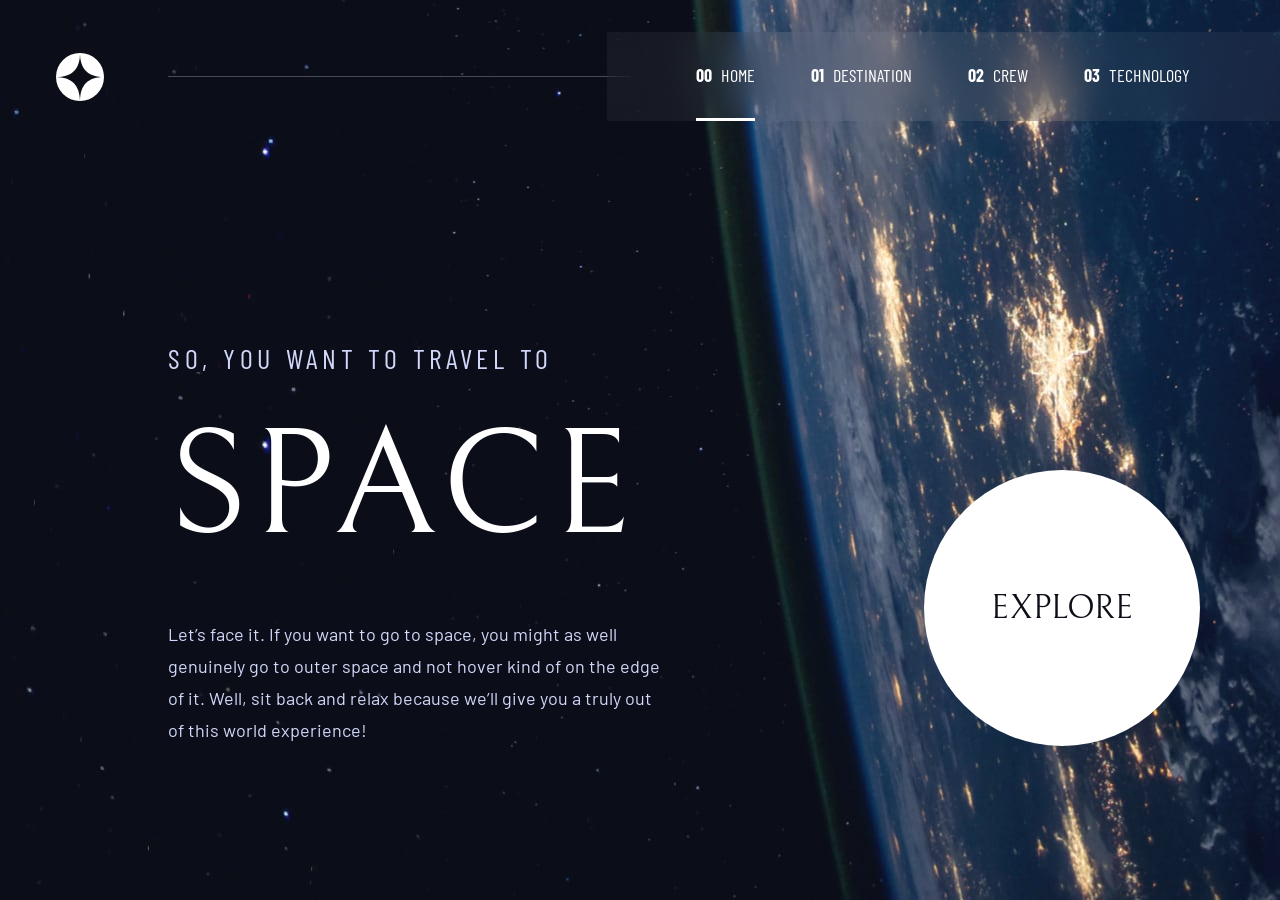
==== index.html @ abcb2a78 "Fixed grammar" ====
<!DOCTYPE html>
<html lang="en">
<head>
  <meta charset="UTF-8">
  <meta name="viewport" content="width=device-width, initial-scale=1.0">

  <link rel="icon" type="image/png" sizes="32x32" href="./assets/favicon-32x32.png">

  <link rel="preconnect" href="https://fonts.googleapis.com">
  <link rel="preconnect" href="https://fonts.gstatic.com" crossorigin>
  <link href="https://fonts.googleapis.com/css2?family=Barlow+Condensed:wght@400;700&family=Bellefair&family=Barlow:wght@400;700&display=swap"
      rel="stylesheet">
      <link rel="preconnect" href="https://fonts.googleapis.com">
<link rel="preconnect" href="https://fonts.gstatic.com" crossorigin>
<link href="https://fonts.googleapis.com/css2?family=Barlow:wght@300;400;600;700;800&family=Fasthand&display=swap" rel="stylesheet">
      
  <link rel="stylesheet" href="style1-General.css">
  <link rel="stylesheet" href="style2-UtilityClasses.css">
  <link rel="stylesheet" href="style3-PrimaryNavigation.css">
  <link rel="stylesheet" href="style4-Home.css">
  <link rel="stylesheet" href="style5-Destination.css">
  <link rel="stylesheet" href="style6-Crew.css">
  <link rel="stylesheet" href="style7-Technology.css">
  <link rel="stylesheet" href="style8-MediaQueries.css">

  <title>Frontend Mentor | Space tourism website</title>
  <script src="navigation.js" defer></script>
  <script src="tabs.js" defer></script>
</head>

<body class="home">
  <a class="skip-to-content" href="#main">Skip to content</a>
  <header class="primary-header flex">
    <div>
      <a href="index.html"><img src="./assets/shared/logo.svg" alt="space tourism logo" class="logo"></a>
    </div>
    <button class="mobile-nav-toggle" aria-controls="primary-navigation"><span class="sr-only" aria-expanded="false">Menu</span></button>
    <nav>
        <ul id="primary-navigation" data-visible="false" class="primary-navigation underline-indicators flex">
            <li class="active"><a class="ff-sans-cond uppercase text-white letter-spacing-2" href="index.html"><span aria-hidden="true">00</span>Home</a>
            <li><a class="ff-sans-cond uppercase text-white letter-spacing-2" href="destination.html"><span aria-hidden="true">01</span>Destination</a>
            <li><a class="ff-sans-cond uppercase text-white letter-spacing-2" href="crew.html"><span aria-hidden="true">02</span>Crew</a>
            <li><a class="ff-sans-cond uppercase text-white letter-spacing-2" href="technology.html"><span aria-hidden="true">03</span>Technology</a>
        </ul>
    </nav>
  </header>
  
  <main id="main" class="grid-container grid-container--home">
    <div>
      <h1 class="text-light fs-pageTitle ff-sans-cond uppercase">So, you want to travel to
      <span class="d-block fs-frontPageName ff-serif text-white name">Space</span></h1>
      
      <p class="fs-paragraph">Let’s face it. If you want to go to space, you might as well genuinely go to 
      outer space and not hover kind of on the edge of it. Well, sit back and relax 
      because we’ll give you a truly out of this world experience! </p>
    </div>
    <div class="round-link">
      <a href="destination.html" class="large-button uppercase ff-serif text-dark bg-white">Explore</a>
    </div>
  </main>


</body>
</html>
---- style1-General.css ----
/* TO DO: change name of large button, read.me, fix sidebar, give credit to scrimba, change logo when clicked */

:root {
    /* colors */
    --clr-dark: 230 35% 7%;
    --clr-light: 231 77% 90%;
    --clr-white: 0 0% 100%;

    /* font-sizes */
    --fs-frontPageName: 5rem;
    --fs-destinationNav: 0.875rem;
    --fs-planetName: 3.5rem;
    --fs-avgDistance: 0.875rem;
    --fs-km: 1.75rem;
    --fs-pageTitle: 1rem;
    --fs-terminology: 0.875rem;
    --fs-crewJob: 1rem;
    --fs-name: 1.5rem;
    --fs-paragraph: 0.9375rem;
    
    /* font-families */
    --ff-serif: "Bellefair", serif;
    --ff-sans-cond: "Barlow Condensed", sans-serif;
    --ff-sans-normal: "Barlow", sans-serif;

    /* letter spacing */
    --letter-spacing-1: 2.36px; 
    --letter-spacing-2: 2.7px; 
    --letter-spacing-3: 3.36px; 
    --letter-spacing-4: 4.72px; 
}


*,
*::before,
*::after {
    box-sizing: border-box;
}

body,
h1,
h2,
h3,
h4,
h5,
p,
figure,
picture {
    margin: 0; 
}

h1,
h2,
h3,
h4,
h5,
h6,
p {
    font-weight: 400;
}

body {
    background-size: cover;
    background-position: bottom center;
    font-family: var(--ff-sans-normal);
    font-size: var(--fs-400);
    color: hsl( var(--clr-light) );
    background-color: hsl( var(--clr-dark) );
    min-height: 100vh;
    display: grid;
    grid-template-rows: min-content 1fr;
    overflow-x: hidden;
}

img {
    max-width: 100%;
    display: block;
}

input,
button,
textarea,
select {
    font: inherit;
}


@media (prefers-reduced-motion: reduce) {  
  *,
  *::before,
  *::after {
    animation-duration: 0.01ms !important;
    animation-iteration-count: 1 !important;
    transition-duration: 0.01ms !important;
    scroll-behavior: auto !important;
  }
}
---- style2-UtilityClasses.css ----
.flex {
    display: flex;
    gap: var(--gap, 1rem);
}

.grid {
    display: grid;
    gap: var(--gap, 1rem);
}

.d-block {
    display: block;
}

.flow > *:where(:not(:first-child)) {
    margin-top: var(--flow-space, 1rem);
}

.flow--space-small {
    --flow-space: .75rem;
}

.sr-only {
  position: absolute; 
  width: 1px;
  height: 1px;
  padding: 0;
  margin: -1px; 
  overflow: hidden;
  clip: rect(0, 0, 0, 0);
  white-space: nowrap;
  border: 0;
}

.skip-to-content {
    position: absolute;
    z-index: 9999;
    background: hsl( var(--clr-white) );
    color: hsl( var(--clr-dark) ); 
    padding: .5em 1em;
    margin-inline: auto;
    transform: translateY(-100%);
    transition: transform 250ms ease-in;
}

.skip-to-content:focus {
    transform: translateY(0);
}

/* colors */
.bg-dark { background-color: hsl( var(--clr-dark) );}
.bg-accent { background-color: hsl( var(--clr-light) );}
.bg-white { background-color: hsl( var(--clr-white) );}

.text-dark { color: hsl( var(--clr-dark) );}
.text-light { color: hsl( var(--clr-light) );}
.text-white { color: hsl( var(--clr-white) );}


/* typography */
.ff-serif { font-family: var(--ff-serif); } 
.ff-sans-cond { font-family: var(--ff-sans-cond); } 
.ff-sans-normal { font-family: var(--ff-sans-normal); } 

.uppercase { text-transform: uppercase; }

.fs-frontPageName { font-size: var(--fs-frontPageName); }
.fs-destinationNav{ font-size: var(--fs-destinationNav); }
.fs-planetName{ font-size: var(--fs-planetName); }
.fs-avgDistance{ font-size: var(--fs-avgDistance); }
.fs-km{ font-size: var(--fs-km); }
.fs-pageTitle{ font-size: var(--fs-pageTitle); }
.fs-terminology{ font-size: var(--fs-terminology); }
.fs-crewJob{ font-size: var(--fs-crewJob); }
.fs-name{ font-size: var(--fs-name); }
.fs-paragraph{ font-size: var(--fs-paragraph); }

/* line height */
.fs-frontPageName,
.fs-destinationNav,
.fs-planetName,
.fs-avgDistance,
.fs-km,
.fs-pageTitle,
.fs-terminology,
.fs-crewJob,
.fs-names
 {
    line-height: 1.1;
}

.fs-paragraph {
    line-height: 1.6;
}

/* letter spacing */
.fs-destinationNav,
.fs-avgDistance,
.fs-terminology {
    letter-spacing: var(--letter-spacing-1);
}

.fs-pageTitle {
    letter-spacing: var(--letter-spacing-2);
}

/* numbered title */
.numbered-title {
    font-family: var(--ff-sans-cond);
    font-size: var(--fs-pageTitle);
    text-transform: uppercase;
    letter-spacing: 2.7px; 
}

.numbered-title span {
    margin-right: .5em;
    font-weight: 700;
    color: hsl( var(--clr-white) / .25);
}

.fs-frontPageName,
.fs-planetName,
.fs-name,
.fs-km {
    color: hsl( var(--clr-white))
}

article > p {
    width: 90%;
    margin-inline: auto;
}
---- style3-PrimaryNavigation.css ----
.logo {
    margin: 1.5rem clamp(1.5rem, 5vw, 3.5rem);
    cursor: pointer;
    border: 0;
    background: transparent;
}

.primary-header {
    justify-content: space-between;
    align-items: center;
}

.primary-navigation {
    --gap: clamp(1.5rem, 5vw, 3.5rem);
    --underline-gap: 2rem;
    list-style: none;
    padding: 0;
    margin: 0;
    background: hsl( var(--clr-white) / 0.05);
    backdrop-filter: blur(1.5rem);
}

.primary-navigation a {
    text-decoration: none;
}

.primary-navigation a > span {
    font-weight: 700;
    margin-right: .5em;
}

.mobile-nav-toggle {
    display: none;
}

.underline-indicators > * {
    cursor: pointer;
    padding: var(--underline-gap, .5rem) 0;
    border: 0;
    border-bottom: .2rem solid hsl( var(--clr-white) / 0 );
    background-color: transparent;
}

.underline-indicators > *:hover,
.underline-indicators > *:focus {
    border-color: hsl( var(--clr-white) / .5);
}

.underline-indicators > .active,
.underline-indicators > [aria-selected="true"] {
    color: hsl( var(--clr-white) / 1);
    border-color: hsl( var(--clr-white) / 1); 
}
---- style4-Home.css ----
.home {
    background-image: url(./assets/home/background-home-mobile.jpg);
}

.large-button {
    font-size: 1.3rem;
    position: relative;
    z-index: 1;
    display: inline-grid;
    place-items: center;
    padding: 0 2em;
    border-radius: 50%;
    aspect-ratio: 1;
    text-decoration: none;
}

.large-button::after {
    content: '';
    position: absolute;
    z-index: -1;
    width: 100%;
    height: 100%;
    background: hsl( var(--clr-white) / .1);
    border-radius: 50%;
    opacity: 0;
    transition: opacity 500ms linear, transform 750ms ease-in-out;
}
 
.large-button:hover::after,
.large-button:focus::after {
    opacity: 1;
    transform: scale(1.5);
}

/* .round-link {
    position: relative;
    bottom: 2%;
} */

.grid-container {
    text-align: center;
    display: grid;
    place-items: center;
    padding-inline: 1rem;
    padding-bottom: 7%;
}

.fs-frontPageName {
    margin-top: 2rem;
    margin-bottom: 2rem;
}

.grid-container--home p {
    margin-bottom: 5rem;
    width: 93%;
    margin-inline: auto;
}

.grid-container--home h1 {
    margin-top: 2rem;
}
---- style5-Destination.css ----
.destination {
    background-image: url(./assets/destination/background-destination-mobile.jpg);
}

.tab-list {
    --gap: 1rem;
    display: flex;
    justify-content: center;
}

.grid-container--destination {
    --flow-space: 2rem;
    grid-template-areas: 
        'title'
        'image'
        'tabs'
        'content';
}

.numbered-title {
    grid-area: title;
    color: hsl( var(--clr-white));
}

.grid-container--destination > picture {
    grid-area: image;
    max-width: 60%;
    align-self: start;
}

.grid-container--destination > .tab-list {
    grid-area: tabs;
}

.grid-container--destination > .destination-info {
    grid-area: content;
}

.destination-info h2 {
    color: hsl( var(--clr-white));
}

.destination-meta {
    flex-direction: column;
    border-top: 1px solid hsl( var(--clr-white) / .1);
    padding-top: 2.5rem;
    margin-top: 2.5rem;
    border-top: 1px solid hsl( var(--clr-white) / .25); 
}

.fs-km {
    margin-top: 1rem;
}
---- style6-Crew.css ----
.dot-indicators > * {
    cursor: pointer;
    border: 0;
    border-radius: 50%;
    padding: .55rem;
    background-color: hsl( var(--clr-white) / .25);
}
 
.dot-indicators > *:hover,
.dot-indicators > *:focus { 
    background-color: hsl( var(--clr-white) / .5);
}

.dot-indicators > [aria-selected="true"] {
    background-color: hsl( var(--clr-white) / 1); 
}

.grid-container--crew {
    --flow-space: 2rem;
    grid-template-areas: 
        'title'
        'image'
        'tabs'
        'content';
}

.grid-container--crew > picture {
    grid-area: image;
    max-width: 60%;
    border-bottom: 1px solid hsl( var(--clr-white) / .1);
}

.grid-container--crew > .dot-indicators {
    grid-area: tabs;
}

.grid-container--crew > .crew-details {
    grid-area: content;
}

.crew-details h2 {
    color: hsl( var(--clr-white) / .5);
}
---- style7-Technology.css ----
.technology {
    background-image: url(./assets/technology/background-technology-mobile.jpg);
}

.grid-container--technology {
    --flow-space: 2rem;
    padding-inline: 0;
    grid-template-areas: 
        'title'
        'image'
        'tabs'
        'content';
}

.grid-container--technology > picture {
    grid-area: image;
    border-bottom: 1px solid hsl( var(--clr-white) / .1);
    /* fix right/left side gaps */
    margin-inline: -0.5rem;
}

.grid-container--technology > .number-indicators {
    grid-area: tabs;
}

.grid-container--technology > .technology-details {
    grid-area: content;
    padding-inline: 1rem;
}

.number-indicators > * {
    cursor: pointer;
    font-size: 1.3rem;
    width: 2.5rem;
    height: 2.5rem;
    background: transparent;
    border: 1.4px solid hsl( var(--clr-white) / .25);
    border-radius: 50%;
    padding: 1em;
    color: hsl(var(--clr-white));
    display: flex;
    justify-content: center;
    align-items: center;
    margin-bottom: 1rem;
}

.number-indicators > *:hover,
.number-indicators > *:focus { 
    background-color: hsl( var(--clr-white) / .5);
}

.number-indicators > [aria-selected="true"] {
    color: hsl( var(--clr-dark) );
    background-color: hsl( var(--clr-white) / 1); 
    
}
---- style8-MediaQueries.css ----
@media (max-width: 560px) {
    .primary-navigation {
        --underline-gap: .5rem;
        position: fixed;
        z-index: 1000;
        inset: 0 0 0 30%;
        list-style: none;
        padding: min(20rem, 15vh) 2rem;
        margin: 0;
        flex-direction: column;
        transform: translateX(100%);
        transition: transform 500ms ease-in-out;
    }
    
    .primary-navigation[data-visible="true"] {
        transform: translateX(0);
    }
    
    .primary-navigation.underline-indicators > .active {
       border: 0;
    }
    
    .mobile-nav-toggle {
        display: block;
        position: absolute;
        z-index: 2000;
        right: 1rem;
        top: 2rem;
        background: transparent;
        background-image: url(./assets/shared/icon-hamburger.svg);
        background-repeat: no-repeat;
        background-position: center;
        width: 1.5rem;
        aspect-ratio: 1;
        border: 0;
    }
    
    .mobile-nav-toggle[aria-expanded="true"] {
        background-image: url(./assets/shared/icon-close.svg);
    }
    
    .mobile-nav-toggle:focus-visible {
        outline: 5px solid white;
        outline-offset: 5px;
    }
    
}


@media (min-width: 560px) and (max-width: 850px) {
    .primary-navigation a > span {
        display: none;
    }
}

/************************************ 450px ***********************************/
@media (min-width: 450px) {
    .grid-container--home p {
        width: 80%;
    }
}

/************************************ 500px ***********************************/
@media (min-width: 500px) {
    article > p {
        width: 70%;
    }

    .large-button {
        font-size: 1.7rem;
    }

    .grid-container--home p {
        width: 70%;
    }

}


/************************************ 560px ***********************************/
@media (min-width: 560px) {
    :root {
        --fs-frontPageName: 9.375rem;
        --fs-destinationNav: 1rem;
        --fs-planetName: 5rem;
        --fs-avgDistance: 0.875rem;
        --fs-km: 1.75rem;
        --fs-pageTitle: 1.25rem;
        --fs-terminology: 1rem;
        --fs-crewJob: 1.5rem;
        --fs-name: 2.5rem;
        --fs-paragraph: 1rem;
    }

    .fs-paragraph {
        line-height: 1.75;
    }

    .fs-destinationNav,
    .fs-terminology {
        letter-spacing: var(--letter-spacing-2);
    }

    .fs-pageTitle {
        letter-spacing: var(--letter-spacing-3);
    }

    .grid-container {
        padding-inline: 0;
    }

    .primary-navigation {
        padding-inline: clamp(3rem, 7vw, 7rem);
    }

    .numbered-title {
        /* same as logo margin */
        margin-inline: clamp(1.5rem, 5vw, 3.5rem);
        justify-self: start;
        margin-top: 2rem;
    }

    .home {
        background-position: center center;
        background-image: url(./assets/home/background-home-tablet.jpg);
    }

    .grid-container--home div {
        margin-top: 4rem;
    }

    .grid-container--home p {
        width: 70%;
        margin-inline: auto;
    }

    .large-button {
        font-size: 2rem;
        margin-top: 0;
    }

    .destination {
        background-position: center center;
        background-image: url(./assets/destination/background-destination-tablet.jpg);
    }

    .grid-container--destination .tab-list {
        margin-inline: auto;
    }

    .tab-list {
        --gap: 2.5rem;
    }

    .grid-container--destination .destination-info {
        margin-inline: auto;
    }

    .destination-info > p {
        width: 65%;
    }

    .destination-meta {
        flex-direction: row;
        justify-content: space-evenly;
        margin-inline: 12.5%;
    }

    .destination-meta > div {
        width: 60%;
    }

    .destination-meta > p {
        width: 100%;
    }

    .grid-container--destination > picture {
        margin-top: 3rem;
        width: 42%;
    }

    /************************* CREW **************************/
    .crew {
        background-position: center center;
        background-image: url(./assets/crew/background-crew-tablet.jpg);
    }
    
    .grid-container--crew {
        padding-bottom: 0;
        grid-template-areas: 
            'title'
            'content'
            'tabs'
            'image';
    }

    .crew-details h2 {
        margin-top: 2rem;
    }

    .crew-details > p {
        margin-inline: auto;
        width: 60%;
    }

    .dot-indicators {
        margin-top: 3rem;
    }

    /************************* TECHNOLOGY **************************/

    .grid-container--technology > .number-indicators {
        display: flex;
    }

    .number-indicators > * {
        font-size: 1.4rem;
        width: 3.75rem;
        height: 3.75rem;
        padding: 1.4rem;
    }

    .grid-container--technology img {
        width: 100%;
    }

}


/************************************ 700px ***********************************/
@media (min-width: 700px) {
    .fs-paragraph {
        line-height: 1.75;
    }

    .grid-container--home > p {
        width: 58%;
    }

    .technology-details > p {
        width: 60%;
    }
}


/************************************ 750px ***********************************/
@media (min-width: 750px) {
    .grid-container--technology img {
        width: 90%;
        margin-inline: auto;
    }
}


/************************************ 800px ***********************************/
@media (min-width: 800px) {
    .destination-info > p {
        width: 65%;
    }
}


/************************************ 950px ************************************/
@media (min-width: 950px) {
    :root {
        --fs-frontPageName: 9.375rem;
        --fs-destinationNav: 1rem;
        --fs-planetName: 6.25rem;
        --fs-avgDistance: 0.875rem;
        --fs-km: 1.75rem;
        --fs-pageTitle: 1.75rem;
        --fs-terminology: 1rem;
        --fs-crewJob: 2rem;
        --fs-name: 3.5rem;
        --fs-paragraph: 1.125rem;
    }

    .fs-paragraph {
        line-height: 1.77;
    }

    .fs-pageTitle {
        letter-spacing: var(--letter-spacing-4);
    }

    .primary-navigation {
        margin-block: 2rem;
    }

    .home {
        background-image: url(./assets/home/background-home-desktop.jpg);
    }

    .destination {
        background-image: url(./assets/destination/background-destination-desktop.jpg);
    }

    .crew {
        background-image: url(./assets/crew/background-crew-desktop.jpg);
    }

    .technology {
        background-image: url(./assets/technology/background-technology-desktop.jpg);
    }

    .grid-container {
        text-align: left;
        column-gap: var(--container-gap, 2rem);
    }
    
    .grid-container--home {
        grid-template-columns: minmax(0, 34rem) minmax(0, 34rem);
        max-height: 100%;
        align-items: end;
        margin-bottom: 4rem;
        /* same as logo margin */
        margin-inline: clamp(1.5rem, 5vw, 3.5rem); 
    }

    .grid-container--home > *:first-child {
        grid-column: 1;
    }

    .grid-container--home > *:last-child {
        grid-column: 2;
        justify-self: end;
    }

    .grid-container--home .name {
        font-size: 8rem;
    }

    .grid-container--home p {
        margin-top: 3rem;
        margin-bottom: 0;
        margin-inline: 0;
        width: 100%;
    }

    .large-button {
        justify-self:center;
        align-self: center;
        font-size: 2.1rem;
        bottom: 0; 
    }
    
    .grid-container--destination {
        grid-template-columns: 1fr 1rem 1fr;
        justify-items: start;
        grid-template-areas: 
            'title title title'
            'image . tabs'
            'image . content';
        /* same as logo margin */
        margin-inline: clamp(1.5rem, 5vw, 3.5rem); 
    }

    .numbered-title {
        justify-self: start;
        align-self: start;
        margin-inline: 0;
        margin-top: 3rem;
        width: 100%;
    }

    .grid-container--destination > picture {
        min-width: 100%;
        align-self: center;
        justify-self: center;
        margin: 0;
    }

    .grid-container--destination > .tab-list {
        margin-left: 0;
    }

    .destination-info {
        margin-left: 7rem;
        margin-bottom: 3rem
    }

    .destination-info p {
        margin-inline: 0;
        width: 95%;
    }

    .destination-meta {
        --gap: min(6vw, 6rem);
        justify-content: start;
        margin-inline: 0;
    }

    .grid-container--crew {
        grid-template-columns: 1.2fr 1fr;
        grid-template-rows: 1fr 1.75fr 0.75fr;
        justify-items: start;
        grid-template-areas: 
            'title . image'
            'content . image '
            'tabs . image';
        /* same as logo margin */
        margin-inline: clamp(1.5rem, 5vw, 3.5rem); 
    }

    .crew-details {
        align-self: start;
        margin-top: 0;
    }

    .crew-details .name,
    .crew-details p {
        margin-inline: 0;
    }

    .crew-details .name {
        width: 100%;
    }

    .crew-details > p {
        width: 26rem;
    }

    #pilot-tab > p {
        width: 28rem;
    }

    .grid-container--crew > picture {
        align-self: end; 
        max-width: 100%;
    }

    .dot-indicators {
        margin-top: 5%;
        margin-bottom: 5%;
        align-self: start;
    }

    .grid-container--technology {
        grid-template-columns:  4rem 1fr 1fr 0.3fr;
        align-items: start;
        grid-template-areas: 
            'title title title'
            'tabs content image'
            'tabs content image';
        /* same as logo margin */
        margin-left: clamp(1.5rem, 5vw, 3.5rem)
    }

    .grid-container--technology > .number-indicators {
        display: flex;
        flex-direction: column;
        justify-self: left;
        margin-top: 10rem;
        margin-bottom: 1rem;
    }

    .grid-container--technology > .technology-details {
        margin-top: 10rem;
        padding-inline: 0;
    }    

    .technology-details > p {
        width: 100%;
        margin-inline: 0;
        --flow-space: 2rem;
    }
    
    .grid-container--technology > picture {
        grid-column: span 2;
        align-self: center; 
        margin-bottom: 2rem;
        margin-inline: 0;
        justify-self: end;
    }

    .grid-container--technology img {
        width: 100%;
    }
}

/********************************************** 1250px *******************************/
@media (min-width: 1250px) {
    :root {
        --fs-800: 6.25rem;
        --fs-700: 3.5rem;
        --fs-600: 2rem;
        --fs-500: 1.75rem;
        --fs-400: 1.125rem;
    }

    .primary-header::after {
        content: '';
        display: flex;
        align-items: center;
        position: relative;
        margin-left: 2.5rem;
        height: 1px;
        width: 100%;
        margin-right: -2.5rem;
        background: hsl( var(--clr-white) / .25);
        order: 1;
    }

    nav {
        order: 2;
    }

    .grid-container--home > *:first-child {
        grid-column: 1;
    }

    .grid-container--home > *:last-child {
        grid-column: 2;
        justify-self: end;
    }

    .grid-container--home {
        grid-template-columns: minmax(0, 1fr) minmax(0, 1fr);
        max-height: 100%;
        align-items: end;
        margin-bottom: 4rem;
        /* left margin based on logo and horizontal line margins */
        margin-left: clamp(8.5rem, 7vw + 7rem, 10.5rem);
        margin-right: 5rem;
    }

    .grid-container--home .name {
        font-size: 9.375rem;
    }

    .grid-container--destination {
        grid-template-columns: minmax(0, 1fr) 1 rem minmax(0, 1fr);
        max-height: 100%;
        align-items: end;
        margin-bottom: 4rem;
        /* left margin based on logo and horizontal line margins */
        margin-left: clamp(8.5rem, 7vw + 7rem, 10.5rem);
        margin-right: 5rem;
    }

    .grid-container--destination img {
        margin-inline: auto;
    }

    .destination-info > p {
        width: 91%;
    }

    .destination-meta {
        margin-right: 10%;
        --gap: 2.5;
    }

    .grid-container--crew {
        grid-template-columns: 1.1fr 0.15fr 1fr;
        margin-left: clamp(8.5rem, 7vw + 7rem, 10.5rem);
        margin-right: 1.5rem;
    }

    #pilot-image,
    #crew-image,
    #mission-image,
    #commander-image {
        grid-column: auto / span 2;
        width: 80%;
        justify-self: center;
    }

    .grid-container--technology {
        grid-template-columns:  5rem 1.6fr 1fr 0.3fr;
        /* left margin based on logo and horizontal line margins */
        margin-left: clamp(8.5rem, 7vw + 7rem, 10.5rem);
    }

    .number-indicators > * {
        font-size: 2rem;
        width: 5rem;
        height: 5rem;
        padding: 1.5rem;
    }

    .technology-details > p {
        width: 85%;
    }

}


/********************************************** 1300px *******************************/
@media (min-width: 1300px) {
    .grid-container--home {
        margin-right: 6.5rem;
    }

    .grid-container--technology {
        grid-template-columns: 8rem 1.6fr 1fr 0.3fr;
    }
}


/********************************************** 1350px *******************************/
@media (min-width: 1350px) {
    .grid-container--home {
        margin-left: clamp(8.5rem, 7vw + 7rem, 10.5rem);
        margin-right: clamp(8rem, 7vw + 6.5rem, 10rem);
    }

    .grid-container--crew {
        grid-template-columns: 1fr 0.15fr 1fr;
        margin-left: clamp(8.5rem, 7vw + 7rem, 10.5rem);
        margin-right: 2.3rem;
    }

    .crew-details .fs-name {
        width: 100%;
    }

    #pilot-image,
    #crew-tab,
    #mission-tab,
    #commander-tab,
    #crew-image
    {
        grid-column: auto / span 2;
    }

    #pilot-image,
    #crew-image,
    #mission-image,
    #commnader-image 
    {
        width: 100%;
        justify-self: start;
    } 

    .technology-details > p {
        width: 85%;
    }
}


/********************************************** 1440px *******************************/
@media (min-width: 1440px) {
    body {
      max-width: 1440px;
      max-height: 900px;
      margin: 0 auto;
    }
  
    nav {
      max-width: 1440px;
      margin: 0 auto;
    }
}
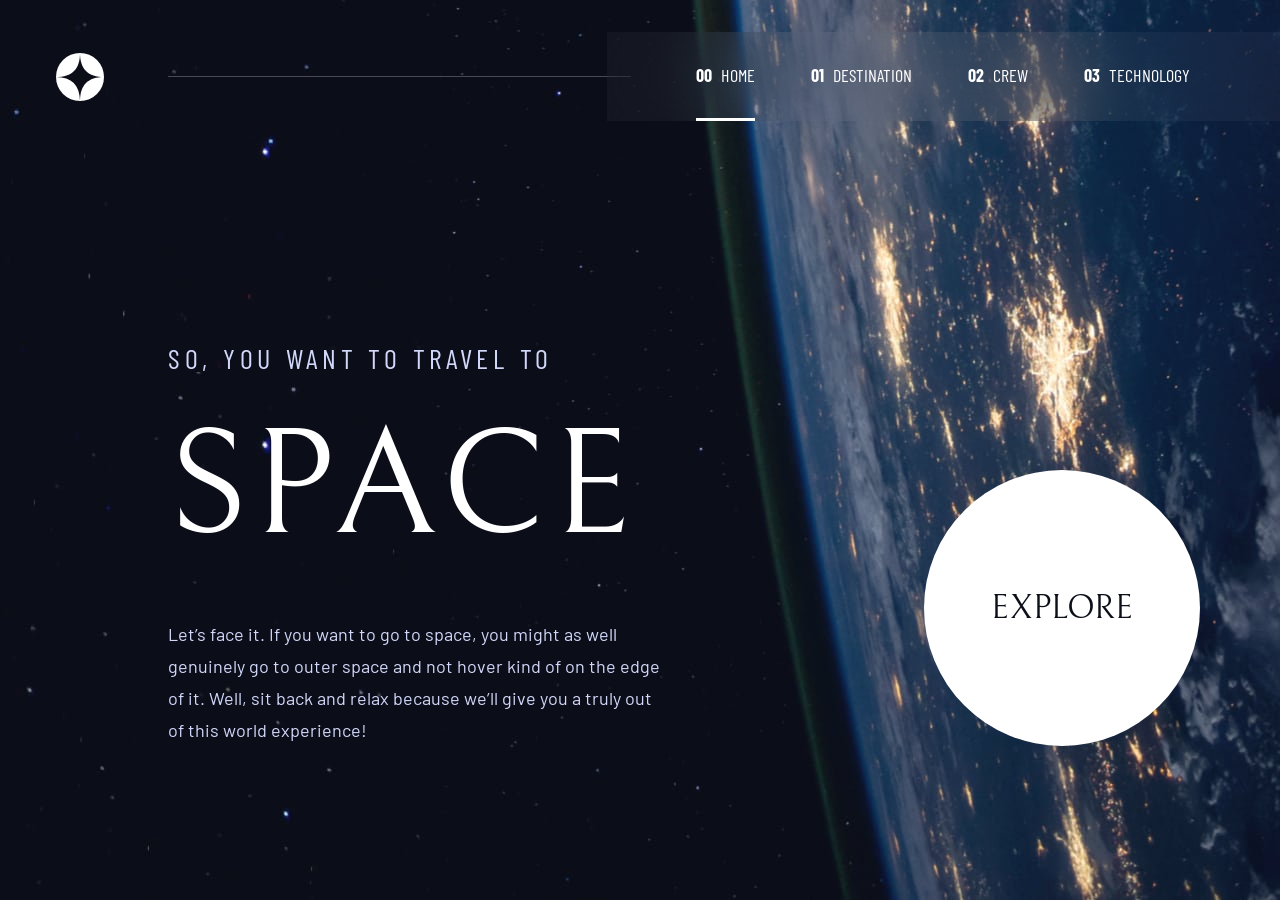
==== commit 2b25ae3c: "Clean code" ====
--- a/index.html
+++ b/index.html
@@ -36,7 +36,7 @@
     </div>
     <button class="mobile-nav-toggle" aria-controls="primary-navigation"><span class="sr-only" aria-expanded="false">Menu</span></button>
     <nav>
-        <ul id="primary-navigation" data-visible="false" class="primary-navigation underline-indicators flex">
+        <ul id="primary-navigation" data-visible="false" class="primary-navigation menu-links flex">
             <li class="active"><a class="ff-sans-cond uppercase text-white letter-spacing-2" href="index.html"><span aria-hidden="true">00</span>Home</a>
             <li><a class="ff-sans-cond uppercase text-white letter-spacing-2" href="destination.html"><span aria-hidden="true">01</span>Destination</a>
             <li><a class="ff-sans-cond uppercase text-white letter-spacing-2" href="crew.html"><span aria-hidden="true">02</span>Crew</a>
@@ -54,8 +54,8 @@
       outer space and not hover kind of on the edge of it. Well, sit back and relax 
       because we’ll give you a truly out of this world experience! </p>
     </div>
-    <div class="round-link">
-      <a href="destination.html" class="large-button uppercase ff-serif text-dark bg-white">Explore</a>
+    <div>
+      <a href="destination.html" class="round-anchor uppercase ff-serif text-dark bg-white">Explore</a>
     </div>
   </main>
 
--- a/style1-General.css
+++ b/style1-General.css
@@ -1,4 +1,4 @@
-/* TO DO: change name of large button, read.me, fix sidebar, give credit to scrimba, change logo when clicked */
+/* TO DO:  read.me,  give credit to scrimba */
 
 :root {
     /* colors */
@@ -30,7 +30,6 @@
     --letter-spacing-4: 4.72px; 
 }
 
-
 *,
 *::before,
 *::after {
@@ -52,9 +51,6 @@
 h1,
 h2,
 h3,
-h4,
-h5,
-h6,
 p {
     font-weight: 400;
 }
--- a/style3-PrimaryNavigation.css
+++ b/style3-PrimaryNavigation.css
@@ -4,6 +4,11 @@
     cursor: pointer;
     border: 0;
     background: transparent;
+}
+
+.logo:hover,
+.logo:focus {
+    transform: scale(1.3);
 }
 
 .primary-header {
@@ -17,8 +22,14 @@
     list-style: none;
     padding: 0;
     margin: 0;
-    background: hsl( var(--clr-white) / 0.05);
-    backdrop-filter: blur(1.5rem);
+    background: hsl( var(--clr-dark) / 0.95);
+}
+
+@supports (backdrop-filter: blur(2.5rem)) {
+    .primary-navigation {
+        background: hsl( var(--clr-white) / 0.04);
+        backdrop-filter: blur(2.5rem);
+    }
 }
 
 .primary-navigation a {
@@ -34,7 +45,7 @@
     display: none;
 }
 
-.underline-indicators > * {
+.menu-links > * {
     cursor: pointer;
     padding: var(--underline-gap, .5rem) 0;
     border: 0;
@@ -42,13 +53,13 @@
     background-color: transparent;
 }
 
-.underline-indicators > *:hover,
-.underline-indicators > *:focus {
+.menu-links > *:hover,
+.menu-links > *:focus {
     border-color: hsl( var(--clr-white) / .5);
 }
 
-.underline-indicators > .active,
-.underline-indicators > [aria-selected="true"] {
+.menu-links > .active,
+.menu-links > [aria-selected="true"] {
     color: hsl( var(--clr-white) / 1);
     border-color: hsl( var(--clr-white) / 1); 
 }
--- a/style4-Home.css
+++ b/style4-Home.css
@@ -3,7 +3,7 @@
     background-image: url(./assets/home/background-home-mobile.jpg);
 }
 
-.large-button {
+.round-anchor {
     font-size: 1.3rem;
     position: relative;
     z-index: 1;
@@ -15,7 +15,7 @@
     text-decoration: none;
 }
 
-.large-button::after {
+.round-anchor::after {
     content: '';
     position: absolute;
     z-index: -1;
@@ -27,16 +27,11 @@
     transition: opacity 500ms linear, transform 750ms ease-in-out;
 }
  
-.large-button:hover::after,
-.large-button:focus::after {
+.round-anchor:hover::after,
+.round-anchor:focus::after {
     opacity: 1;
     transform: scale(1.5);
 }
-
-/* .round-link {
-    position: relative;
-    bottom: 2%;
-} */
 
 .grid-container {
     text-align: center;
--- a/style6-Crew.css
+++ b/style6-Crew.css
@@ -1,5 +1,5 @@
 
-.dot-indicators > * {
+.dot-links > * {
     cursor: pointer;
     border: 0;
     border-radius: 50%;
@@ -7,12 +7,12 @@
     background-color: hsl( var(--clr-white) / .25);
 }
  
-.dot-indicators > *:hover,
-.dot-indicators > *:focus { 
+.dot-links > *:hover,
+.dot-links > *:focus { 
     background-color: hsl( var(--clr-white) / .5);
 }
 
-.dot-indicators > [aria-selected="true"] {
+.dot-links > [aria-selected="true"] {
     background-color: hsl( var(--clr-white) / 1); 
 }
 
@@ -31,7 +31,7 @@
     border-bottom: 1px solid hsl( var(--clr-white) / .1);
 }
 
-.grid-container--crew > .dot-indicators {
+.grid-container--crew > .dot-links {
     grid-area: tabs;
 }
 
--- a/style7-Technology.css
+++ b/style7-Technology.css
@@ -21,7 +21,7 @@
     margin-inline: -0.5rem;
 }
 
-.grid-container--technology > .number-indicators {
+.grid-container--technology > .number-links {
     grid-area: tabs;
 }
 
@@ -30,7 +30,7 @@
     padding-inline: 1rem;
 }
 
-.number-indicators > * {
+.number-links > * {
     cursor: pointer;
     font-size: 1.3rem;
     width: 2.5rem;
@@ -46,12 +46,12 @@
     margin-bottom: 1rem;
 }
 
-.number-indicators > *:hover,
-.number-indicators > *:focus { 
+.number-links > *:hover,
+.number-links > *:focus { 
     background-color: hsl( var(--clr-white) / .5);
 }
 
-.number-indicators > [aria-selected="true"] {
+.number-links > [aria-selected="true"] {
     color: hsl( var(--clr-dark) );
     background-color: hsl( var(--clr-white) / 1); 
     
--- a/style8-MediaQueries.css
+++ b/style8-MediaQueries.css
@@ -1,4 +1,3 @@
-
 @media (max-width: 560px) {
     .primary-navigation {
         --underline-gap: .5rem;
@@ -17,7 +16,7 @@
         transform: translateX(0);
     }
     
-    .primary-navigation.underline-indicators > .active {
+    .primary-navigation.menu-links > .active {
        border: 0;
     }
     
@@ -25,7 +24,8 @@
         display: block;
         position: absolute;
         z-index: 2000;
-        right: 1rem;
+        /* same as logo left margin */
+        right: clamp(1.5rem, 5vw, 3.5rem);
         top: 2rem;
         background: transparent;
         background-image: url(./assets/shared/icon-hamburger.svg);
@@ -44,7 +44,6 @@
         outline: 5px solid white;
         outline-offset: 5px;
     }
-    
 }
 
 
@@ -67,7 +66,7 @@
         width: 70%;
     }
 
-    .large-button {
+    .round-anchor {
         font-size: 1.7rem;
     }
 
@@ -135,7 +134,7 @@
         margin-inline: auto;
     }
 
-    .large-button {
+    .round-anchor {
         font-size: 2rem;
         margin-top: 0;
     }
@@ -204,17 +203,17 @@
         width: 60%;
     }
 
-    .dot-indicators {
+    .dot-links {
         margin-top: 3rem;
     }
 
     /************************* TECHNOLOGY **************************/
 
-    .grid-container--technology > .number-indicators {
+    .grid-container--technology > .number-links {
         display: flex;
     }
 
-    .number-indicators > * {
+    .number-links > * {
         font-size: 1.4rem;
         width: 3.75rem;
         height: 3.75rem;
@@ -338,7 +337,7 @@
         width: 100%;
     }
 
-    .large-button {
+    .round-anchor {
         justify-self:center;
         align-self: center;
         font-size: 2.1rem;
@@ -430,7 +429,7 @@
         max-width: 100%;
     }
 
-    .dot-indicators {
+    .dot-links {
         margin-top: 5%;
         margin-bottom: 5%;
         align-self: start;
@@ -447,16 +446,16 @@
         margin-left: clamp(1.5rem, 5vw, 3.5rem)
     }
 
-    .grid-container--technology > .number-indicators {
+    .grid-container--technology > .number-links {
         display: flex;
         flex-direction: column;
         justify-self: left;
-        margin-top: 10rem;
+        margin-top: 6rem;
         margin-bottom: 1rem;
     }
 
     .grid-container--technology > .technology-details {
-        margin-top: 10rem;
+        margin-top: 6rem;
         padding-inline: 0;
     }    
 
@@ -478,6 +477,15 @@
         width: 100%;
     }
 }
+
+/********************************************** 1100px *******************************/
+@media (min-width: 1100px) {
+    .grid-container--technology > .number-links,
+    .grid-container--technology > .technology-details {
+        margin-top: 10rem;
+    }
+}
+
 
 /********************************************** 1250px *******************************/
 @media (min-width: 1250px) {
@@ -573,7 +581,7 @@
         margin-left: clamp(8.5rem, 7vw + 7rem, 10.5rem);
     }
 
-    .number-indicators > * {
+    .number-links > * {
         font-size: 2rem;
         width: 5rem;
         height: 5rem;
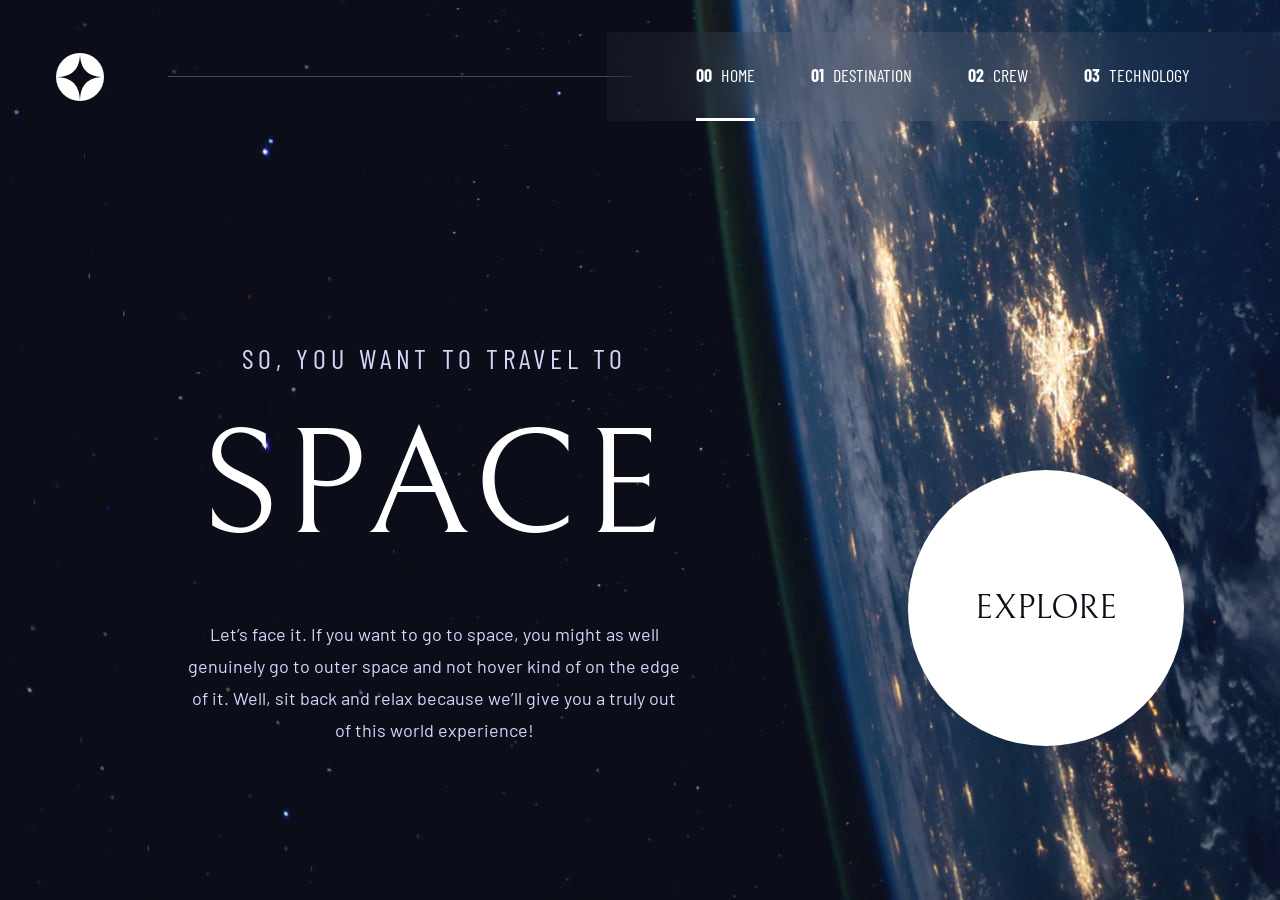
==== commit 7abcf288: "Clean code" ====
--- a/index.html
+++ b/index.html
@@ -21,7 +21,7 @@
   <link rel="stylesheet" href="style5-Destination.css">
   <link rel="stylesheet" href="style6-Crew.css">
   <link rel="stylesheet" href="style7-Technology.css">
-  <link rel="stylesheet" href="style8-MediaQueries.css">
+  <!-- <link rel="stylesheet" href="style8-MediaQueries.css"> -->
 
   <title>Frontend Mentor | Space tourism website</title>
   <script src="navigation.js" defer></script>
@@ -48,7 +48,7 @@
   <main id="main" class="grid-container grid-container--home">
     <div>
       <h1 class="text-light fs-pageTitle ff-sans-cond uppercase">So, you want to travel to
-      <span class="d-block fs-frontPageName ff-serif text-white name">Space</span></h1>
+      <span class="d-block fs-frontPageName ff-serif text-white">Space</span></h1>
       
       <p class="fs-paragraph">Let’s face it. If you want to go to space, you might as well genuinely go to 
       outer space and not hover kind of on the edge of it. Well, sit back and relax 
--- a/style1-General.css
+++ b/style1-General.css
@@ -93,3 +93,72 @@
 }
 
 
+/************************************ 500px ***********************************/
+@media (min-width: 500px) {
+    article > p {
+        width: 70%;
+    }
+}
+
+
+/************************************ 560px ***********************************/
+@media (min-width: 560px) {
+    :root {
+        --fs-frontPageName: 9.375rem;
+        --fs-destinationNav: 1rem;
+        --fs-planetName: 5rem;
+        --fs-avgDistance: 0.875rem;
+        --fs-km: 1.75rem;
+        --fs-pageTitle: 1.25rem;
+        --fs-terminology: 1rem;
+        --fs-crewJob: 1.5rem;
+        --fs-name: 2.5rem;
+        --fs-paragraph: 1rem;
+    }
+}
+
+
+/************************************ 950px ************************************/
+@media (min-width: 950px) {
+    :root {
+        --fs-frontPageName: 9.375rem;
+        --fs-destinationNav: 1rem;
+        --fs-planetName: 6.25rem;
+        --fs-avgDistance: 0.875rem;
+        --fs-km: 1.75rem;
+        --fs-pageTitle: 1.75rem;
+        --fs-terminology: 1rem;
+        --fs-crewJob: 2rem;
+        --fs-name: 3.5rem;
+        --fs-paragraph: 1.125rem;
+    }
+}
+
+
+/********************************************** 1250px *******************************/
+@media (min-width: 1250px) {
+    :root {
+        --fs-800: 6.25rem;
+        --fs-700: 3.5rem;
+        --fs-600: 2rem;
+        --fs-500: 1.75rem;
+        --fs-400: 1.125rem;
+    }
+}
+
+
+/********************************************** 1440px *******************************/
+@media (min-width: 1440px) {
+    body {
+      max-width: 1440px;
+      max-height: 900px;
+      margin: 0 auto;
+    }
+  
+    nav {
+      max-width: 1440px;
+      margin: 0 auto;
+    }
+} 
+
+
--- a/style2-UtilityClasses.css
+++ b/style2-UtilityClasses.css
@@ -133,3 +133,71 @@
 }
 
 
+/************************************ 500px ***********************************/
+@media (min-width: 500px) {
+    article > p {
+        width: 70%;
+    }
+}
+
+
+/************************************ 560px ***********************************/
+@media (min-width: 560px) {
+    .fs-paragraph {
+        line-height: 1.75;
+    }
+
+    .fs-destinationNav,
+    .fs-terminology {
+        letter-spacing: var(--letter-spacing-2);
+    }
+
+    .fs-pageTitle {
+        letter-spacing: var(--letter-spacing-3);
+    }
+
+    .grid-container {
+        padding-inline: 0;
+    }
+
+    .numbered-title {
+        /* same as logo margin */
+        margin-inline: clamp(1.5rem, 5vw, 3.5rem);
+        justify-self: start;
+        margin-top: 2rem;
+    }
+}
+
+
+/************************************ 700px ***********************************/
+@media (min-width: 700px) {
+    .fs-paragraph {
+        line-height: 1.75;
+    }
+}
+
+
+/************************************ 950px ************************************/
+@media (min-width: 950px) {
+    .fs-paragraph {
+        line-height: 1.77;
+    }
+
+    .fs-pageTitle {
+        letter-spacing: var(--letter-spacing-4);
+    }
+
+    .numbered-title {
+        justify-self: start;
+        align-self: start;
+        margin-inline: 0;
+        margin-top: 3rem;
+        width: 100%;
+    }
+}
+
+
+
+
+
+
--- a/style3-PrimaryNavigation.css
+++ b/style3-PrimaryNavigation.css
@@ -65,5 +65,98 @@
 }
 
 
+@media (max-width: 560px) {
+    .primary-navigation {
+        --underline-gap: .5rem;
+        position: fixed;
+        z-index: 1000;
+        inset: 0 0 0 30%;
+        list-style: none;
+        padding: min(20rem, 15vh) 2rem;
+        margin: 0;
+        flex-direction: column;
+        transform: translateX(100%);
+        transition: transform 500ms ease-in-out;
+    }
+    
+    .primary-navigation[data-visible="true"] {
+        transform: translateX(0);
+    }
+    
+    .primary-navigation.menu-links > .active {
+       border: 0;
+    }
+    
+    .mobile-nav-toggle {
+        display: block;
+        position: absolute;
+        z-index: 2000;
+        /* same as logo left margin */
+        right: clamp(1.5rem, 5vw, 3.5rem);
+        top: 2rem;
+        background: transparent;
+        background-image: url(./assets/shared/icon-hamburger.svg);
+        background-repeat: no-repeat;
+        background-position: center;
+        width: 1.5rem;
+        aspect-ratio: 1;
+        border: 0;
+    }
+    
+    .mobile-nav-toggle[aria-expanded="true"] {
+        background-image: url(./assets/shared/icon-close.svg);
+    }
+    
+    .mobile-nav-toggle:focus-visible {
+        outline: 5px solid white;
+        outline-offset: 5px;
+    }
+}
 
 
+@media (min-width: 560px) and (max-width: 850px) {
+    .primary-navigation a > span {
+        display: none;
+    }
+}
+
+
+/************************************ 560px ***********************************/
+@media (min-width: 560px) {
+    .primary-navigation {
+        padding-inline: clamp(3rem, 7vw, 7rem);
+    }
+}
+
+
+/************************************ 950px ************************************/
+@media (min-width: 950px) {
+    .primary-navigation {
+        margin-block: 2rem;
+    }
+}
+
+/********************************************** 1250px *******************************/
+@media (min-width: 1250px) {
+    .primary-header::after {
+        content: '';
+        display: flex;
+        align-items: center;
+        position: relative;
+        margin-left: 2.5rem;
+        height: 1px;
+        width: 100%;
+        margin-right: -2.5rem;
+        background: hsl( var(--clr-white) / .25);
+        order: 1;
+    }
+
+    nav {
+        order: 2;
+    }
+}
+
+
+
+
+
--- a/style4-Home.css
+++ b/style4-Home.css
@@ -57,6 +57,143 @@
 }
 
 
+/************************************ 450px ***********************************/
+@media (min-width: 450px) {
+    .grid-container--home p {
+        width: 80%;
+    }
+}
+
+/************************************ 500px ***********************************/
+@media (min-width: 500px) {
+    .round-anchor {
+        font-size: 1.7rem;
+    }
+
+    .grid-container--home p {
+        width: 70%;
+    }
+}
+
+
+/************************************ 560px ***********************************/
+@media (min-width: 560px) {
+    .home {
+        background-position: center center;
+        background-image: url(./assets/home/background-home-tablet.jpg);
+    }
+
+    .grid-container--home div {
+        margin-top: 4rem;
+    }
+
+    .grid-container--home p {
+        width: 70%;
+        margin-inline: auto;
+    }
+
+    .round-anchor {
+        font-size: 2rem;
+        margin-top: 0;
+    }
+}
+
+
+/************************************ 700px ***********************************/
+@media (min-width: 700px) {
+    .grid-container--home > p {
+        width: 58%;
+    }
+}
+
+
+/************************************ 950px ************************************/
+@media (min-width: 950px) {
+    .home {
+        background-image: url(./assets/home/background-home-desktop.jpg);
+    }
+
+    .grid-container--home {
+        grid-template-columns: minmax(0, 34rem) minmax(0, 34rem);
+        max-height: 100%;
+        align-items: end;
+        margin-bottom: 4rem;
+        /* same as logo margin */
+        margin-inline: clamp(1.5rem, 5vw, 3.5rem); 
+    }
+
+    .grid-container--home > *:first-child {
+        grid-column: 1;
+    }
+
+    .grid-container--home > *:last-child {
+        grid-column: 2;
+        justify-self: end;
+    }
+
+    .grid-container--home .fs-frontPageName {
+        font-size: 8rem;
+    }
+
+    .grid-container--home p {
+        margin-top: 3rem;
+        margin-bottom: 0;
+        margin-inline: 0;
+        width: 100%;
+    }
+
+    .round-anchor {
+        justify-self:center;
+        align-self: center;
+        font-size: 2.1rem;
+        bottom: 0; 
+    }
+}
+
+
+/********************************************** 1250px *******************************/
+@media (min-width: 1250px) {
+    .grid-container--home > *:first-child {
+        grid-column: 1;
+    }
+
+    .grid-container--home > *:last-child {
+        grid-column: 2;
+        justify-self: end;
+    }
+
+    .grid-container--home {
+        grid-template-columns: minmax(0, 1fr) minmax(0, 1fr);
+        max-height: 100%;
+        align-items: end;
+        margin-bottom: 4rem;
+        /* left margin based on logo and horizontal line margins */
+        margin-left: clamp(8.5rem, 7vw + 7rem, 10.5rem);
+        margin-right: 5rem;
+    }
+
+    .grid-container--home .fs-frontPageName {
+        font-size: 9.375rem;
+    }
+}
+
+
+/********************************************** 1300px *******************************/
+@media (min-width: 1300px) {
+    .grid-container--home {
+        margin-right: 6.5rem;
+    }
+}
+
+
+/********************************************** 1350px *******************************/
+@media (min-width: 1350px) {
+    .grid-container--home {
+        margin-left: clamp(8.5rem, 7vw + 7rem, 10.5rem);
+        margin-right: clamp(8rem, 7vw + 6.5rem, 10rem);
+    }
+}
 
 
 
+
--- a/style5-Destination.css
+++ b/style5-Destination.css
@@ -53,3 +53,130 @@
     margin-top: 1rem;
 }
 
+
+/************************************ 560px ***********************************/
+@media (min-width: 560px) {
+    .destination {
+        background-position: center center;
+        background-image: url(./assets/destination/background-destination-tablet.jpg);
+    }
+
+    .grid-container--destination .tab-list {
+        margin-inline: auto;
+    }
+
+    .tab-list {
+        --gap: 2.5rem;
+    }
+
+    .grid-container--destination .destination-info {
+        margin-inline: auto;
+    }
+
+    .destination-info > p {
+        width: 65%;
+    }
+
+    .destination-meta {
+        flex-direction: row;
+        justify-content: space-evenly;
+        margin-inline: 12.5%;
+    }
+
+    .destination-meta > div {
+        width: 60%;
+    }
+
+    .destination-meta > p {
+        width: 100%;
+    }
+
+    .grid-container--destination > picture {
+        margin-top: 3rem;
+        width: 42%;
+    }
+}
+ 
+/************************************ 800px ***********************************/
+@media (min-width: 800px) {
+    .destination-info > p {
+        width: 65%;
+    }
+}
+
+
+/************************************ 950px ************************************/
+@media (min-width: 950px) {
+    .destination {
+        background-image: url(./assets/destination/background-destination-desktop.jpg);
+    }
+    
+    .grid-container--destination {
+        grid-template-columns: 1fr 1rem 1fr;
+        justify-items: start;
+        grid-template-areas: 
+            'title title title'
+            'image . tabs'
+            'image . content';
+        /* same as logo margin */
+        margin-inline: clamp(1.5rem, 5vw, 3.5rem); 
+    }
+
+    .grid-container--destination > picture {
+        min-width: 100%;
+        align-self: center;
+        justify-self: center;
+        margin: 0;
+    }
+
+    .grid-container--destination > .tab-list {
+        margin-left: 0;
+    }
+
+    .destination-info {
+        margin-left: 7rem;
+        margin-bottom: 3rem
+    }
+
+    .destination-info p {
+        margin-inline: 0;
+        width: 95%;
+    }
+
+    .destination-meta {
+        --gap: min(6vw, 6rem);
+        justify-content: start;
+        margin-inline: 0;
+    }
+}
+
+/********************************************** 1250px *******************************/
+@media (min-width: 1250px) {
+    .grid-container--destination {
+        grid-template-columns: minmax(0, 1fr) 1 rem minmax(0, 1fr);
+        max-height: 100%;
+        align-items: end;
+        margin-bottom: 4rem;
+        /* left margin based on logo and horizontal line margins */
+        margin-left: clamp(8.5rem, 7vw + 7rem, 10.5rem);
+        margin-right: 5rem;
+    }
+
+    .grid-container--destination img {
+        margin-inline: auto;
+    }
+
+    .destination-info > p {
+        width: 91%;
+    }
+
+    .destination-meta {
+        margin-right: 10%;
+        --gap: 2.5;
+    }
+
+
+}
+
+
+
--- a/style6-Crew.css
+++ b/style6-Crew.css
@@ -43,3 +43,141 @@
     color: hsl( var(--clr-white) / .5);
 }
 
+
+/************************************ 560px ***********************************/
+@media (min-width: 560px) {
+    .crew {
+        background-position: center center;
+        background-image: url(./assets/crew/background-crew-tablet.jpg);
+    }
+    
+    .grid-container--crew {
+        padding-bottom: 0;
+        grid-template-areas: 
+            'title'
+            'content'
+            'tabs'
+            'image';
+    }
+
+    .crew-details h2 {
+        margin-top: 2rem;
+    }
+
+    .crew-details > p {
+        margin-inline: auto;
+        width: 60%;
+    }
+
+    .dot-links {
+        margin-top: 3rem;
+    }
+}
+
+
+
+/************************************ 950px ************************************/
+@media (min-width: 950px) {
+    .crew {
+        background-image: url(./assets/crew/background-crew-desktop.jpg);
+    }
+
+
+    .grid-container--crew {
+        grid-template-columns: 1.2fr 1fr;
+        grid-template-rows: 1fr 1.75fr 0.75fr;
+        justify-items: start;
+        grid-template-areas: 
+            'title . image'
+            'content . image '
+            'tabs . image';
+        /* same as logo margin */
+        margin-inline: clamp(1.5rem, 5vw, 3.5rem); 
+    }
+
+    .crew-details {
+        align-self: start;
+        margin-top: 0;
+    }
+
+    .crew-details .fs-name,
+    .crew-details p {
+        margin-inline: 0;
+    }
+
+    .crew-details .fs-name {
+        width: 100%;
+    }
+
+    .crew-details > p {
+        width: 26rem;
+    }
+
+    #pilot-tab > p {
+        width: 28rem;
+    }
+
+    .grid-container--crew > picture {
+        align-self: end; 
+        max-width: 100%;
+    }
+
+    .dot-links {
+        margin-top: 5%;
+        margin-bottom: 5%;
+        align-self: start;
+    }
+
+}
+
+
+/********************************************** 1250px *******************************/
+@media (min-width: 1250px) {
+    .grid-container--crew {
+        grid-template-columns: 1.1fr 0.15fr 1fr;
+        margin-left: clamp(8.5rem, 7vw + 7rem, 10.5rem);
+        margin-right: 1.5rem;
+    }
+
+    #pilot-image,
+    #crew-image,
+    #mission-image,
+    #commander-image {
+        grid-column: auto / span 2;
+        width: 80%;
+        justify-self: center;
+    }
+}
+
+/********************************************** 1350px *******************************/
+@media (min-width: 1350px) {
+    .grid-container--crew {
+        grid-template-columns: 1fr 0.15fr 1fr;
+        margin-left: clamp(8.5rem, 7vw + 7rem, 10.5rem);
+        margin-right: 2.3rem;
+    }
+
+    .crew-details .fs-name {
+        width: 100%;
+    }
+
+    #pilot-image,
+    #crew-tab,
+    #mission-tab,
+    #commander-tab,
+    #crew-image
+    {
+        grid-column: auto / span 2;
+    }
+
+    #pilot-image,
+    #crew-image,
+    #mission-image,
+    #commnader-image 
+    {
+        width: 100%;
+        justify-self: start;
+    } 
+}
+
+
--- a/style7-Technology.css
+++ b/style7-Technology.css
@@ -56,3 +56,130 @@
     background-color: hsl( var(--clr-white) / 1); 
     
 }
+
+
+/************************************ 560px ***********************************/
+@media (min-width: 560px) {
+    .grid-container--technology > .number-links {
+        display: flex;
+    }
+
+    .number-links > * {
+        font-size: 1.4rem;
+        width: 3.75rem;
+        height: 3.75rem;
+        padding: 1.4rem;
+    }
+
+    .grid-container--technology > picture {
+        width: 102%;
+    }
+
+    .grid-container--technology > picture > img{
+        width: 102%;
+    }
+}
+
+
+/************************************ 700px ***********************************/
+@media (min-width: 700px) {
+    .technology-details > p {
+        width: 60%;
+    }
+}
+
+
+/************************************ 950px ************************************/
+@media (min-width: 950px) {
+    .technology {
+        background-image: url(./assets/technology/background-technology-desktop.jpg);
+    }
+
+    .grid-container--technology {
+        grid-template-columns:  4rem 1fr 1fr 0.3fr;
+        align-items: start;
+        grid-template-areas: 
+            'title title title'
+            'tabs content image'
+            'tabs content image';
+        /* same as logo margin */
+        margin-left: clamp(1.5rem, 5vw, 3.5rem)
+    }
+
+    .grid-container--technology > .number-links {
+        display: flex;
+        flex-direction: column;
+        justify-self: left;
+        margin-top: 6rem;
+        margin-bottom: 1rem;
+    }
+
+    .grid-container--technology > .technology-details {
+        margin-top: 6rem;
+        padding-inline: 0;
+    }    
+
+    .technology-details > p {
+        width: 100%;
+        margin-inline: 0;
+        --flow-space: 2rem;
+    }
+    
+    .grid-container--technology > picture {
+        grid-column: span 2;
+        align-self: center; 
+        margin-bottom: 2rem;
+        margin-inline: 0;
+        justify-self: end;
+    }
+
+    .grid-container--technology img {
+        width: 100%;
+    }
+}
+
+/********************************************** 1100px *******************************/
+@media (min-width: 1100px) {
+    .grid-container--technology > .number-links,
+    .grid-container--technology > .technology-details {
+        margin-top: 10rem;
+    }
+}
+
+
+/********************************************** 1250px *******************************/
+@media (min-width: 1250px) {
+    .grid-container--technology {
+        grid-template-columns:  5rem 1.6fr 1fr 0.3fr;
+        /* left margin based on logo and horizontal line margins */
+        margin-left: clamp(8.5rem, 7vw + 7rem, 10.5rem);
+    }
+
+    .number-links > * {
+        font-size: 2rem;
+        width: 5rem;
+        height: 5rem;
+        padding: 1.5rem;
+    }
+
+    .technology-details > p {
+        width: 85%;
+    }
+}
+
+
+/********************************************** 1300px *******************************/
+@media (min-width: 1300px) {
+    .grid-container--technology {
+        grid-template-columns: 8rem 1.6fr 1fr 0.3fr;
+    }
+}
+
+
+/********************************************** 1350px *******************************/
+@media (min-width: 1350px) {
+    .technology-details > p {
+        width: 85%;
+    }
+}
+
--- a/style8-MediaQueries.css
+++ b/style8-MediaQueries.css
@@ -326,7 +326,7 @@
         justify-self: end;
     }
 
-    .grid-container--home .name {
+    .grid-container--home .fs-frontPageName {
         font-size: 8rem;
     }
 
@@ -407,12 +407,12 @@
         margin-top: 0;
     }
 
-    .crew-details .name,
+    .crew-details .fs-name,
     .crew-details p {
         margin-inline: 0;
     }
 
-    .crew-details .name {
+    .crew-details .fs-name {
         width: 100%;
     }
 
@@ -533,7 +533,7 @@
         margin-right: 5rem;
     }
 
-    .grid-container--home .name {
+    .grid-container--home .fs-frontPageName{
         font-size: 9.375rem;
     }
 
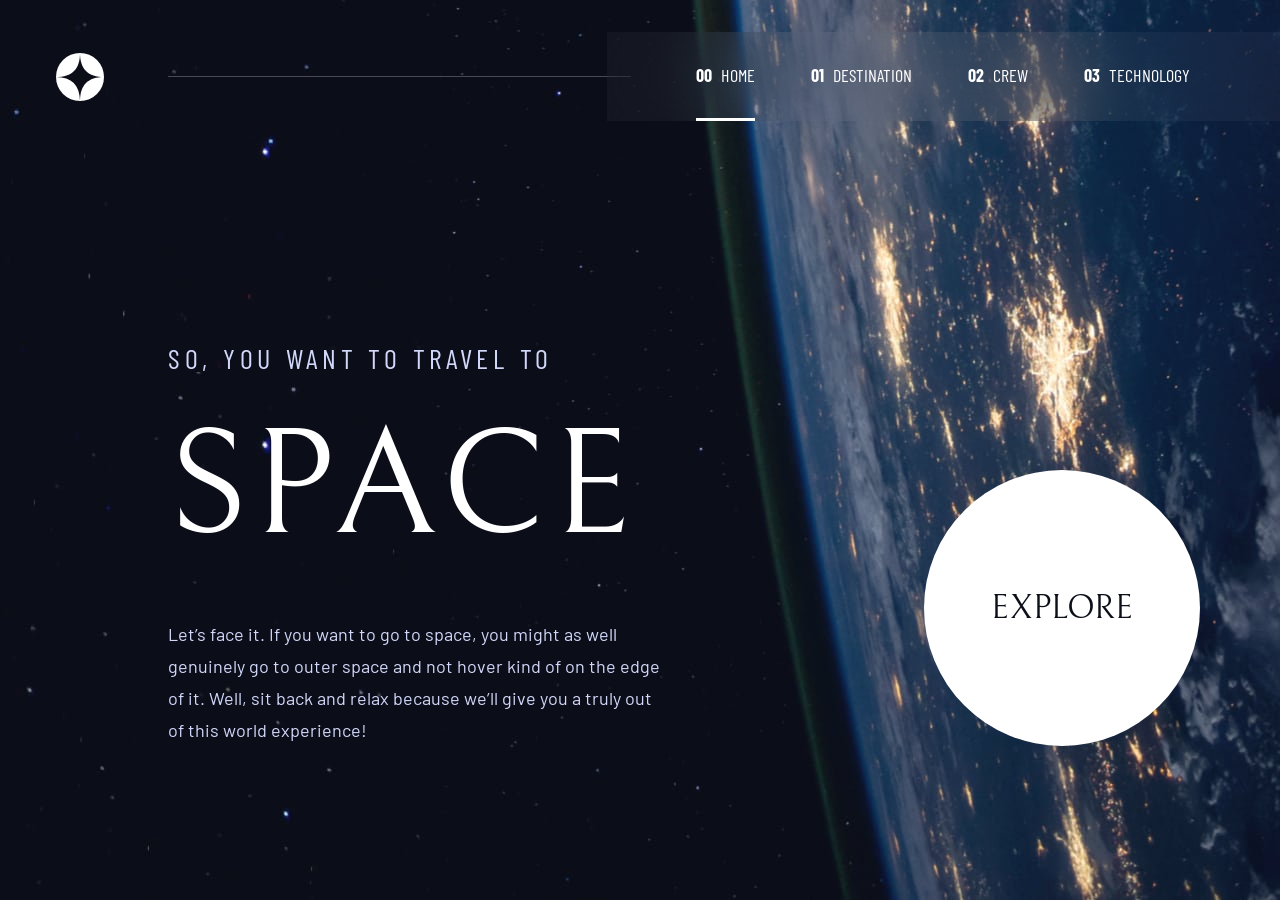
==== commit e6031582: "Clean code" ====
--- a/index.html
+++ b/index.html
@@ -21,7 +21,6 @@
   <link rel="stylesheet" href="style5-Destination.css">
   <link rel="stylesheet" href="style6-Crew.css">
   <link rel="stylesheet" href="style7-Technology.css">
-  <!-- <link rel="stylesheet" href="style8-MediaQueries.css"> -->
 
   <title>Frontend Mentor | Space tourism website</title>
   <script src="navigation.js" defer></script>
@@ -55,7 +54,7 @@
       because we’ll give you a truly out of this world experience! </p>
     </div>
     <div>
-      <a href="destination.html" class="round-anchor uppercase ff-serif text-dark bg-white">Explore</a>
+      <a href="destination.html" class="round-anchor uppercase ff-serif text-dark">Explore</a>
     </div>
   </main>
 
--- a/style2-UtilityClasses.css
+++ b/style2-UtilityClasses.css
@@ -127,6 +127,14 @@
     color: hsl( var(--clr-white))
 }
 
+.grid-container {
+    text-align: center;
+    display: grid;
+    place-items: center;
+    padding-inline: 1rem;
+    padding-bottom: 7%;
+}
+
 article > p {
     width: 90%;
     margin-inline: auto;
@@ -179,6 +187,11 @@
 
 /************************************ 950px ************************************/
 @media (min-width: 950px) {
+    .grid-container {
+        text-align: left;
+        column-gap: var(--container-gap, 2rem);
+    }
+
     .fs-paragraph {
         line-height: 1.77;
     }
--- a/style4-Home.css
+++ b/style4-Home.css
@@ -4,15 +4,16 @@
 }
 
 .round-anchor {
-    font-size: 1.3rem;
     position: relative;
-    z-index: 1;
     display: inline-grid;
     place-items: center;
     padding: 0 2em;
     border-radius: 50%;
     aspect-ratio: 1;
     text-decoration: none;
+    font-size: 1.3rem;
+    background: hsl( var(--clr-white));
+    z-index: 1;
 }
 
 .round-anchor::after {
@@ -31,14 +32,6 @@
 .round-anchor:focus::after {
     opacity: 1;
     transform: scale(1.5);
-}
-
-.grid-container {
-    text-align: center;
-    display: grid;
-    place-items: center;
-    padding-inline: 1rem;
-    padding-bottom: 7%;
 }
 
 .fs-frontPageName {
--- a/style6-Crew.css
+++ b/style6-Crew.css
@@ -81,7 +81,6 @@
     .crew {
         background-image: url(./assets/crew/background-crew-desktop.jpg);
     }
-
 
     .grid-container--crew {
         grid-template-columns: 1.2fr 1fr;
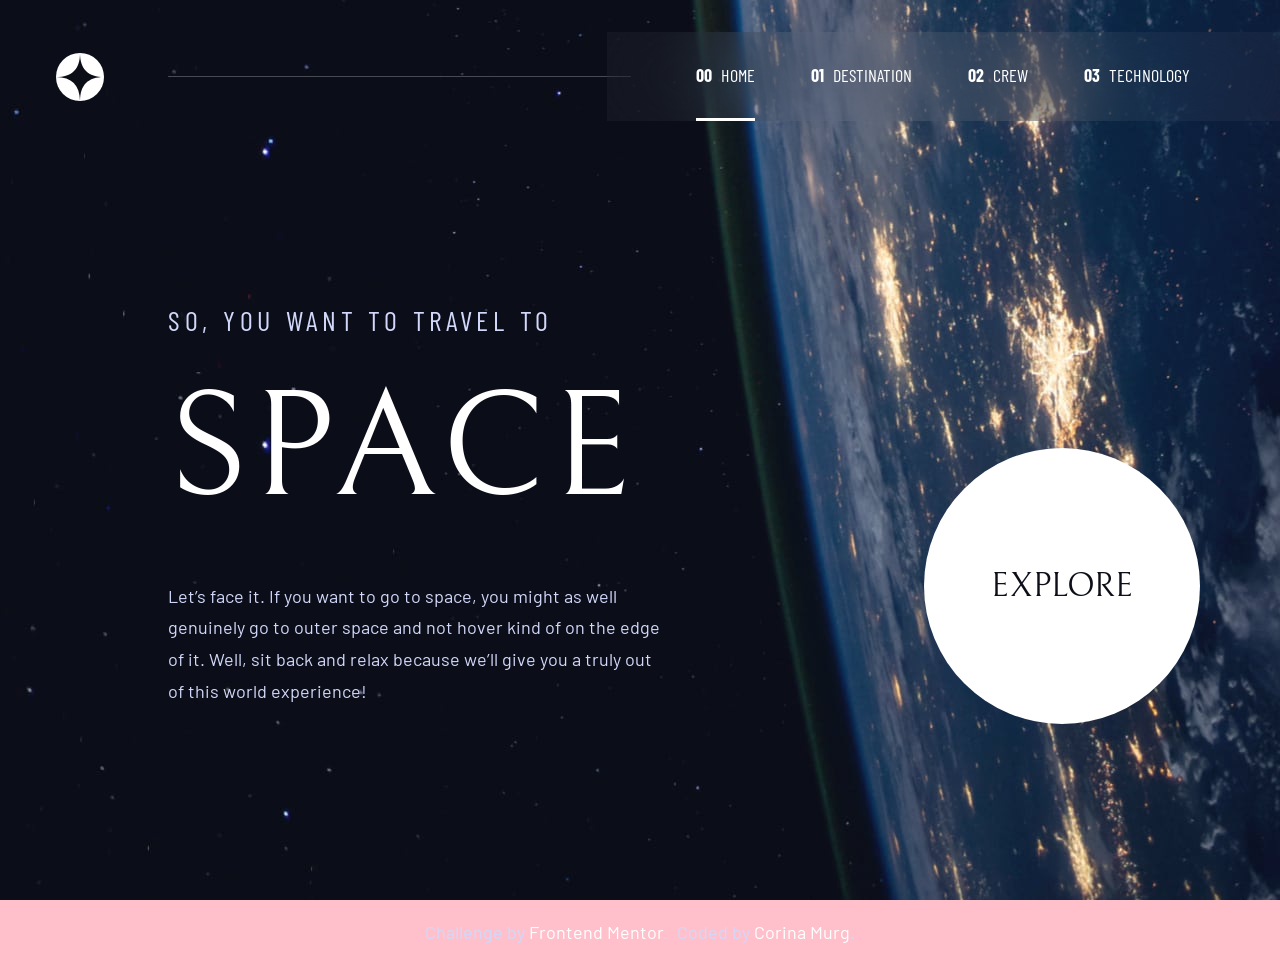
==== commit 0e17bc54: "Add footer on front page" ====
--- a/index.html
+++ b/index.html
@@ -21,6 +21,7 @@
   <link rel="stylesheet" href="style5-Destination.css">
   <link rel="stylesheet" href="style6-Crew.css">
   <link rel="stylesheet" href="style7-Technology.css">
+  <link rel="stylesheet" href="style8-Footer.css">
 
   <title>Frontend Mentor | Space tourism website</title>
   <script src="navigation.js" defer></script>
@@ -58,6 +59,12 @@
     </div>
   </main>
 
+  <footer>
+    <div class="attribution">
+      <p>Challenge by <a href="https://www.frontendmentor.io?ref=challenge" target="_blank">Frontend Mentor</a>.</p>
+      <p>Coded by <a href="https://www.frontendmentor.io/profile/Cor-Ina">Corina Murg</a>.</p>
+    </div>
+  </footer>
 
 </body>
 </html>
--- a/style1-General.css
+++ b/style1-General.css
@@ -64,7 +64,7 @@
     background-color: hsl( var(--clr-dark) );
     min-height: 100vh;
     display: grid;
-    grid-template-rows: min-content 1fr;
+    grid-template-rows: min-content min-content 1fr 6rem;
     overflow-x: hidden;
 }
 
@@ -159,6 +159,15 @@
       max-width: 1440px;
       margin: 0 auto;
     }
+
+    .grid-container--home,
+    .grid-container--destination,
+    .grid-container--crew,
+    .grid-container--technology {
+        justify-items: start;
+        align-content: start;
+    }
+
 } 
 
 
--- a/style2-UtilityClasses.css
+++ b/style2-UtilityClasses.css
@@ -132,7 +132,7 @@
     display: grid;
     place-items: center;
     padding-inline: 1rem;
-    padding-bottom: 7%;
+    padding-bottom: 5%;
 }
 
 article > p {
--- a/style4-Home.css
+++ b/style4-Home.css
@@ -5,6 +5,7 @@
 
 .round-anchor {
     position: relative;
+    top: 4rem;
     display: inline-grid;
     place-items: center;
     padding: 0 2em;
@@ -38,6 +39,7 @@
     margin-top: 2rem;
     margin-bottom: 2rem;
 }
+
 
 .grid-container--home p {
     margin-bottom: 5rem;
@@ -87,7 +89,7 @@
 
     .round-anchor {
         font-size: 2rem;
-        margin-top: 0;
+        top: 0;
     }
 }
 
@@ -96,6 +98,10 @@
 @media (min-width: 700px) {
     .grid-container--home > p {
         width: 58%;
+    }
+
+    .round-anchor {
+        top: 1rem;
     }
 }
 
--- a/style8-Footer.css
+++ b/style8-Footer.css
@@ -0,0 +1,50 @@
+footer { 
+    background: pink;
+    /* hsl( var(--clr-dark)); */
+    height: 6rem;
+    width: 100%;
+    margin-top: 6rem;
+    display: flex;
+    align-items: center;
+    justify-content: center;
+    
+}
+
+.attribution { 
+    display: flex;
+    flex-direction: column;
+    justify-content: space-evenly;
+    align-items: center;
+    text-align: center;
+}
+
+.attribution p {
+    padding: 0.3rem;
+}
+.attribution a { 
+    color: white; 
+    text-decoration: none;
+}
+
+.attribution a:hover { 
+    color: red; 
+}
+
+
+/* ------------------------------ 450px ------------------------------- */
+/* -------------------------------------------------------------------- */
+@media (min-width: 450px) {
+    body {
+        grid-template-rows: min-content 1fr 4rem;
+    }
+
+    footer { 
+        height: 4rem;
+        margin-top: 4rem;
+    }
+
+    .attribution { 
+        flex-direction: row;
+    }
+}
+
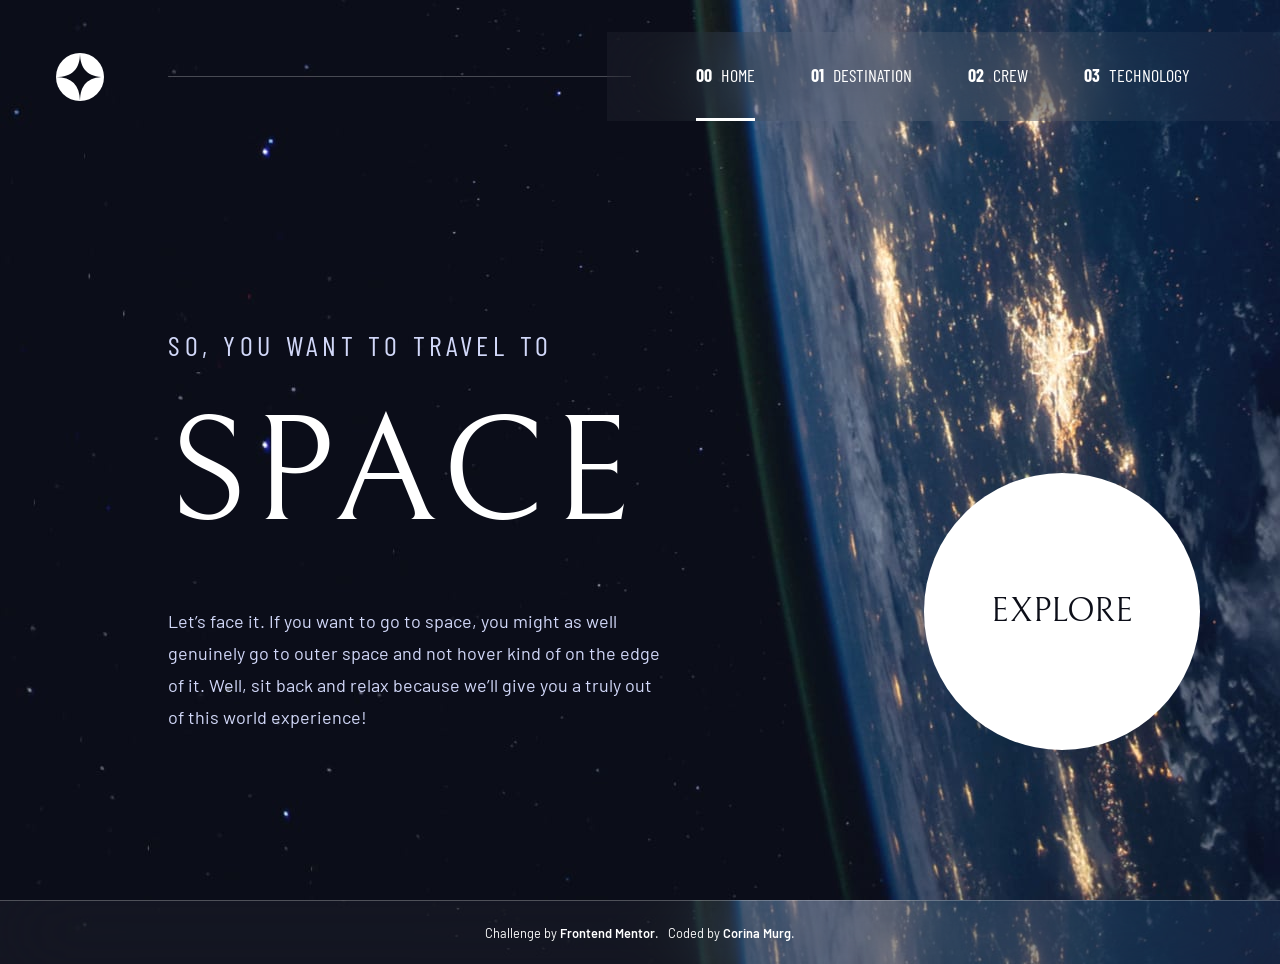
==== commit 8fae1567: "Finish footer" ====
--- a/index.html
+++ b/index.html
@@ -61,7 +61,7 @@
 
   <footer>
     <div class="attribution">
-      <p>Challenge by <a href="https://www.frontendmentor.io?ref=challenge" target="_blank">Frontend Mentor</a>.</p>
+      <p>Challenge by <a href="https://www.frontendmentor.io" target="_blank">Frontend Mentor</a>.</p>
       <p>Coded by <a href="https://www.frontendmentor.io/profile/Cor-Ina">Corina Murg</a>.</p>
     </div>
   </footer>
--- a/style1-General.css
+++ b/style1-General.css
@@ -64,7 +64,7 @@
     background-color: hsl( var(--clr-dark) );
     min-height: 100vh;
     display: grid;
-    grid-template-rows: min-content min-content 1fr 6rem;
+    grid-template-rows: min-content 1fr 6rem;
     overflow-x: hidden;
 }
 
--- a/style2-UtilityClasses.css
+++ b/style2-UtilityClasses.css
@@ -132,7 +132,7 @@
     display: grid;
     place-items: center;
     padding-inline: 1rem;
-    padding-bottom: 5%;
+    padding-bottom: 3%;
 }
 
 article > p {
--- a/style3-PrimaryNavigation.css
+++ b/style3-PrimaryNavigation.css
@@ -4,6 +4,7 @@
     cursor: pointer;
     border: 0;
     background: transparent;
+    transition: transform 750ms ease-in-out;
 }
 
 .logo:hover,
--- a/style8-Footer.css
+++ b/style8-Footer.css
@@ -1,13 +1,23 @@
 footer { 
-    background: pink;
-    /* hsl( var(--clr-dark)); */
     height: 6rem;
     width: 100%;
     margin-top: 6rem;
     display: flex;
     align-items: center;
     justify-content: center;
-    
+    border-top: 0.5px solid hsl( var(--clr-white) / .25);
+    background: hsl( var(--clr-dark) / 0.95);
+}
+
+@supports (backdrop-filter: blur(2.5rem)) {
+    footer {
+        background: hsl( var(--clr-white) / 0.04);
+        backdrop-filter: blur(2.5rem);
+    }
+}
+
+.crew footer {
+    margin-top: 0;
 }
 
 .attribution { 
@@ -16,18 +26,21 @@
     justify-content: space-evenly;
     align-items: center;
     text-align: center;
+    color: hsl( var(--clr-white));
+    font-size: 0.8rem;
 }
 
 .attribution p {
     padding: 0.3rem;
 }
 .attribution a { 
-    color: white; 
+    color: var(--clr-white); 
+    font-weight: 600;
     text-decoration: none;
 }
 
 .attribution a:hover { 
-    color: red; 
+    color: lightseagreen; 
 }
 
 
@@ -43,6 +56,10 @@
         margin-top: 4rem;
     }
 
+    .crew footer { 
+        margin-top: 0;
+    }
+
     .attribution { 
         flex-direction: row;
     }
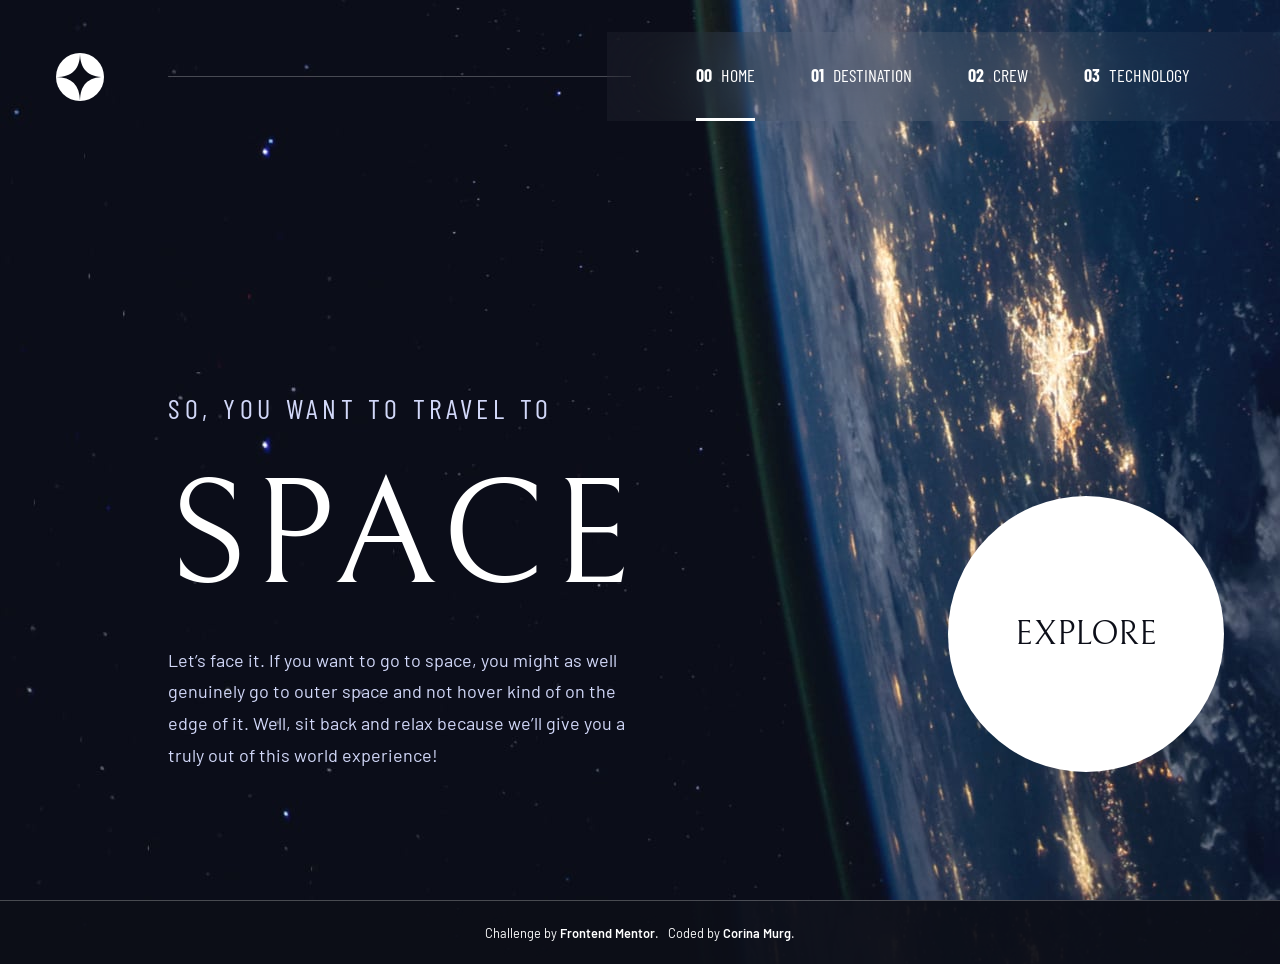
==== commit 271fb0eb: "Add role to span in nav" ====
--- a/index.html
+++ b/index.html
@@ -34,7 +34,7 @@
     <div>
       <a href="index.html"><img src="./assets/shared/logo.svg" alt="space tourism logo" class="logo"></a>
     </div>
-    <button class="mobile-nav-toggle" aria-controls="primary-navigation"><span class="sr-only" aria-expanded="false">Menu</span></button>
+    <button class="mobile-nav-toggle" aria-controls="primary-navigation"><span class="sr-only" aria-expanded="false" role="button">Menu</span></button>
     <nav>
         <ul id="primary-navigation" data-visible="false" class="primary-navigation menu-links flex">
             <li class="active"><a class="ff-sans-cond uppercase text-white letter-spacing-2" href="index.html"><span aria-hidden="true">00</span>Home</a>
--- a/style1-General.css
+++ b/style1-General.css
@@ -1,4 +1,3 @@
-/* TO DO:  read.me,  give credit to scrimba */
 
 :root {
     /* colors */
@@ -148,7 +147,7 @@
 
 
 /********************************************** 1440px *******************************/
-@media (min-width: 1440px) {
+/* @media (min-width: 1440px) {
     body {
       max-width: 1440px;
       max-height: 900px;
@@ -158,16 +157,16 @@
     nav {
       max-width: 1440px;
       margin: 0 auto;
-    }
+    } */
 
-    .grid-container--home,
+    /* .grid-container--home,
     .grid-container--destination,
     .grid-container--crew,
     .grid-container--technology {
         justify-items: start;
         align-content: start;
-    }
+    } */
 
-} 
+/* }  */
 
 
--- a/style2-UtilityClasses.css
+++ b/style2-UtilityClasses.css
@@ -132,7 +132,7 @@
     display: grid;
     place-items: center;
     padding-inline: 1rem;
-    padding-bottom: 3%;
+    /* padding-bottom: 3%; */
 }
 
 article > p {
--- a/style4-Home.css
+++ b/style4-Home.css
@@ -37,7 +37,7 @@
 
 .fs-frontPageName {
     margin-top: 2rem;
-    margin-bottom: 2rem;
+    margin-bottom: 1.5rem;
 }
 
 
@@ -99,10 +99,6 @@
     .grid-container--home > p {
         width: 58%;
     }
-
-    .round-anchor {
-        top: 1rem;
-    }
 }
 
 
@@ -135,7 +131,6 @@
     }
 
     .grid-container--home p {
-        margin-top: 3rem;
         margin-bottom: 0;
         margin-inline: 0;
         width: 100%;
@@ -145,7 +140,6 @@
         justify-self:center;
         align-self: center;
         font-size: 2.1rem;
-        bottom: 0; 
     }
 }
 
@@ -162,25 +156,20 @@
     }
 
     .grid-container--home {
-        grid-template-columns: minmax(0, 1fr) minmax(0, 1fr);
+        grid-template-columns: 1fr 2fr;
         max-height: 100%;
         align-items: end;
-        margin-bottom: 4rem;
+        justify-self: start;
         /* left margin based on logo and horizontal line margins */
         margin-left: clamp(8.5rem, 7vw + 7rem, 10.5rem);
-        margin-right: 5rem;
+    }
+
+    .grid-container--home p {
+        width: 29rem;
     }
 
     .grid-container--home .fs-frontPageName {
         font-size: 9.375rem;
-    }
-}
-
-
-/********************************************** 1300px *******************************/
-@media (min-width: 1300px) {
-    .grid-container--home {
-        margin-right: 6.5rem;
     }
 }
 
--- a/style8-Footer.css
+++ b/style8-Footer.css
@@ -7,13 +7,6 @@
     justify-content: center;
     border-top: 0.5px solid hsl( var(--clr-white) / .25);
     background: hsl( var(--clr-dark) / 0.95);
-}
-
-@supports (backdrop-filter: blur(2.5rem)) {
-    footer {
-        background: hsl( var(--clr-white) / 0.04);
-        backdrop-filter: blur(2.5rem);
-    }
 }
 
 .crew footer {
